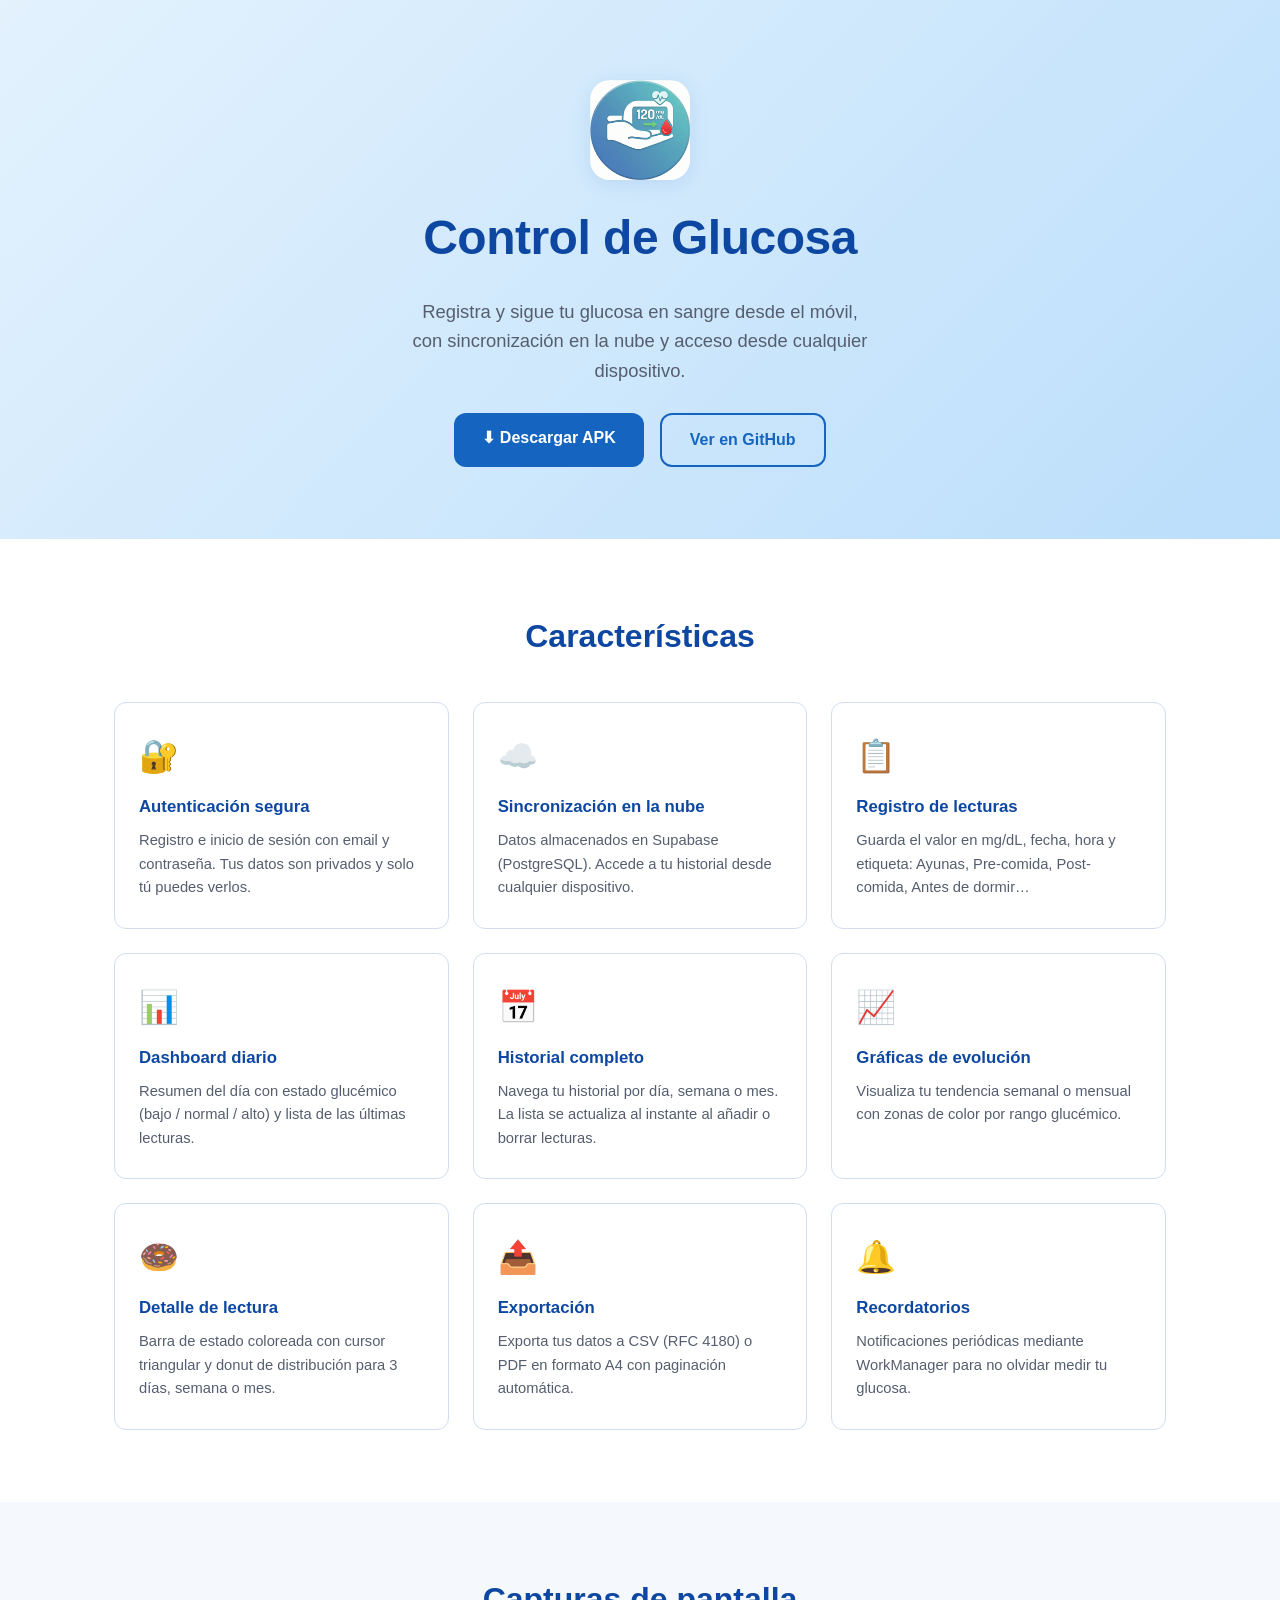
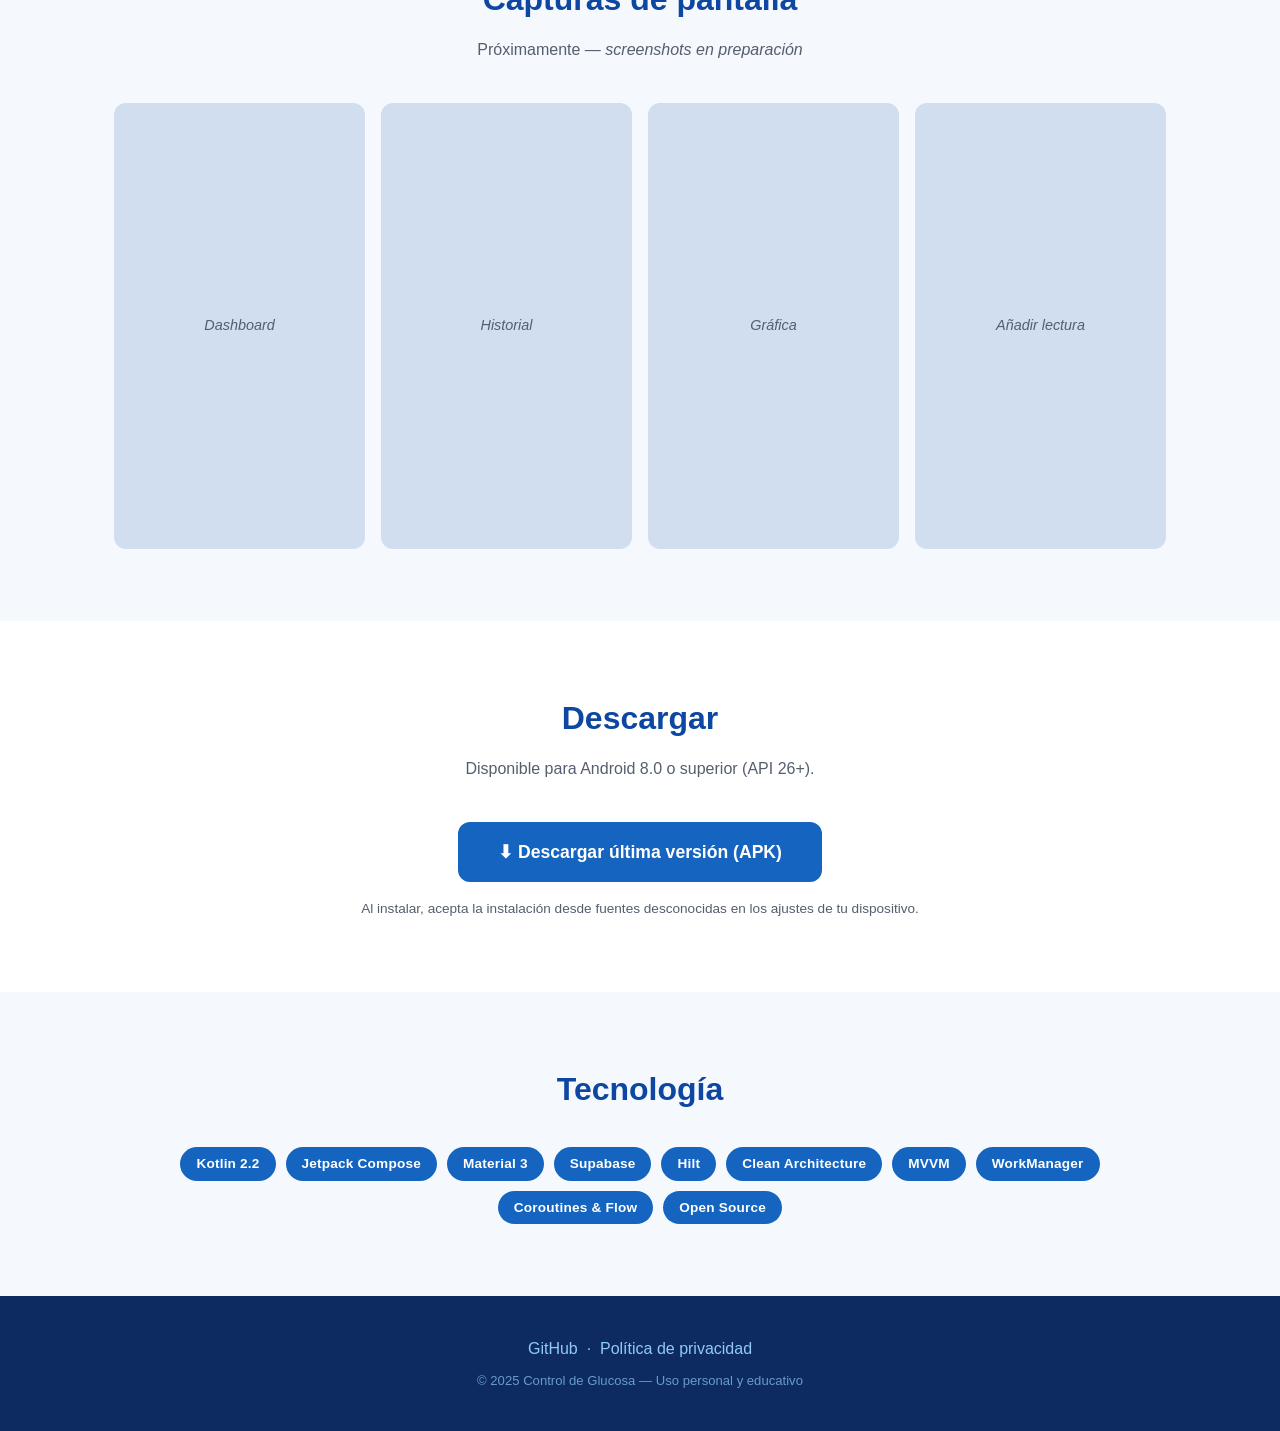
==== docs/index.html @ c0a1efae "feat: añadir GitHub Pages (landing page + política de privacidad) - docs/index.html: landing en espa" ====
<!DOCTYPE html>
<html lang="es">
<head>
  <meta charset="UTF-8" />
  <meta name="viewport" content="width=device-width, initial-scale=1.0" />
  <meta name="description" content="Control de Glucosa — app Android para registro y seguimiento de glucosa en sangre con sincronización en la nube." />
  <title>Control de Glucosa</title>
  <link rel="stylesheet" href="css/style.css" />
  <link rel="icon" type="image/png" href="img/logo.png" />
</head>
<body>

  <!-- ═══════════════════ HERO ═══════════════════ -->
  <header class="hero">
    <div class="container hero__inner">
      <img src="img/logo.png" alt="Icono de Control de Glucosa" class="hero__logo" />
      <h1 class="hero__title">Control de Glucosa</h1>
      <p class="hero__subtitle">
        Registra y sigue tu glucosa en sangre desde el móvil,<br />
        con sincronización en la nube y acceso desde cualquier dispositivo.
      </p>
      <div class="hero__actions">
        <a href="https://github.com/tonimed/glucocontrol/releases/latest" class="btn btn--primary" target="_blank" rel="noopener">
          ⬇ Descargar APK
        </a>
        <a href="https://github.com/tonimed/glucocontrol" class="btn btn--secondary" target="_blank" rel="noopener">
          Ver en GitHub
        </a>
      </div>
    </div>
  </header>

  <!-- ═══════════════════ CARACTERÍSTICAS ═══════════════════ -->
  <section class="section" id="caracteristicas">
    <div class="container">
      <h2 class="section__title">Características</h2>
      <div class="features">

        <div class="feature-card">
          <span class="feature-card__icon">🔐</span>
          <h3>Autenticación segura</h3>
          <p>Registro e inicio de sesión con email y contraseña. Tus datos son privados y solo tú puedes verlos.</p>
        </div>

        <div class="feature-card">
          <span class="feature-card__icon">☁️</span>
          <h3>Sincronización en la nube</h3>
          <p>Datos almacenados en Supabase (PostgreSQL). Accede a tu historial desde cualquier dispositivo.</p>
        </div>

        <div class="feature-card">
          <span class="feature-card__icon">📋</span>
          <h3>Registro de lecturas</h3>
          <p>Guarda el valor en mg/dL, fecha, hora y etiqueta: Ayunas, Pre-comida, Post-comida, Antes de dormir…</p>
        </div>

        <div class="feature-card">
          <span class="feature-card__icon">📊</span>
          <h3>Dashboard diario</h3>
          <p>Resumen del día con estado glucémico (bajo / normal / alto) y lista de las últimas lecturas.</p>
        </div>

        <div class="feature-card">
          <span class="feature-card__icon">📅</span>
          <h3>Historial completo</h3>
          <p>Navega tu historial por día, semana o mes. La lista se actualiza al instante al añadir o borrar lecturas.</p>
        </div>

        <div class="feature-card">
          <span class="feature-card__icon">📈</span>
          <h3>Gráficas de evolución</h3>
          <p>Visualiza tu tendencia semanal o mensual con zonas de color por rango glucémico.</p>
        </div>

        <div class="feature-card">
          <span class="feature-card__icon">🍩</span>
          <h3>Detalle de lectura</h3>
          <p>Barra de estado coloreada con cursor triangular y donut de distribución para 3 días, semana o mes.</p>
        </div>

        <div class="feature-card">
          <span class="feature-card__icon">📤</span>
          <h3>Exportación</h3>
          <p>Exporta tus datos a CSV (RFC 4180) o PDF en formato A4 con paginación automática.</p>
        </div>

        <div class="feature-card">
          <span class="feature-card__icon">🔔</span>
          <h3>Recordatorios</h3>
          <p>Notificaciones periódicas mediante WorkManager para no olvidar medir tu glucosa.</p>
        </div>

      </div>
    </div>
  </section>

  <!-- ═══════════════════ CAPTURAS ═══════════════════ -->
  <section class="section section--alt" id="capturas">
    <div class="container">
      <h2 class="section__title">Capturas de pantalla</h2>
      <p class="section__subtitle">Próximamente — <em>screenshots en preparación</em></p>
      <div class="screenshots">
        <div class="screenshot-placeholder">Dashboard</div>
        <div class="screenshot-placeholder">Historial</div>
        <div class="screenshot-placeholder">Gráfica</div>
        <div class="screenshot-placeholder">Añadir lectura</div>
      </div>
    </div>
  </section>

  <!-- ═══════════════════ DESCARGA ═══════════════════ -->
  <section class="section" id="descarga">
    <div class="container text-center">
      <h2 class="section__title">Descargar</h2>
      <p class="section__subtitle">
        Disponible para Android 8.0 o superior (API 26+).
      </p>
      <a href="https://github.com/tonimed/glucocontrol/releases/latest" class="btn btn--primary btn--large" target="_blank" rel="noopener">
        ⬇ Descargar última versión (APK)
      </a>
      <p class="download-note">
        Al instalar, acepta la instalación desde fuentes desconocidas en los ajustes de tu dispositivo.
      </p>
    </div>
  </section>

  <!-- ═══════════════════ TECNOLOGÍA ═══════════════════ -->
  <section class="section section--alt" id="tecnologia">
    <div class="container">
      <h2 class="section__title">Tecnología</h2>
      <div class="badges">
        <span class="badge">Kotlin 2.2</span>
        <span class="badge">Jetpack Compose</span>
        <span class="badge">Material 3</span>
        <span class="badge">Supabase</span>
        <span class="badge">Hilt</span>
        <span class="badge">Clean Architecture</span>
        <span class="badge">MVVM</span>
        <span class="badge">WorkManager</span>
        <span class="badge">Coroutines &amp; Flow</span>
        <span class="badge">Open Source</span>
      </div>
    </div>
  </section>

  <!-- ═══════════════════ FOOTER ═══════════════════ -->
  <footer class="footer">
    <div class="container footer__inner">
      <p>
        <a href="https://github.com/tonimed/glucocontrol" target="_blank" rel="noopener">GitHub</a>
        &nbsp;·&nbsp;
        <a href="privacy.html">Política de privacidad</a>
      </p>
      <p class="footer__copy">© 2025 Control de Glucosa — Uso personal y educativo</p>
    </div>
  </footer>

</body>
</html>
---- docs/css/style.css ----
/* ============================================================
   Control de Glucosa — GitHub Pages stylesheet
   Sistema de diseño: variables CSS, colores azul-salud,
   fuentes del sistema, sin dependencias externas.
   ============================================================ */

/* ── Variables ─────────────────────────────────────────── */
:root {
  --color-primary:     #1565C0;
  --color-primary-dk:  #0D47A1;
  --color-primary-lt:  #E3F2FD;
  --color-accent:      #0288D1;
  --color-text:        #1A1A2E;
  --color-muted:       #555E6E;
  --color-bg:          #FFFFFF;
  --color-alt-bg:      #F5F8FD;
  --color-border:      #D0DEF0;
  --color-footer-bg:   #0D2B5E;

  --radius:   12px;
  --shadow:   0 4px 20px rgba(21, 101, 192, 0.12);
  --max-w:    1100px;
  --font:     -apple-system, BlinkMacSystemFont, "Segoe UI", Roboto, Helvetica, Arial, sans-serif;
}

/* ── Reset mínimo ───────────────────────────────────────── */
*, *::before, *::after { box-sizing: border-box; margin: 0; padding: 0; }
html { scroll-behavior: smooth; }
body {
  font-family: var(--font);
  color: var(--color-text);
  background: var(--color-bg);
  line-height: 1.6;
}
img { max-width: 100%; display: block; }
a { color: var(--color-primary); text-decoration: none; }
a:hover { text-decoration: underline; }

/* ── Contenedor ─────────────────────────────────────────── */
.container {
  max-width: var(--max-w);
  margin: 0 auto;
  padding: 0 24px;
}

/* ── Botones ─────────────────────────────────────────────── */
.btn {
  display: inline-block;
  padding: 12px 28px;
  border-radius: var(--radius);
  font-size: 1rem;
  font-weight: 600;
  cursor: pointer;
  transition: transform 0.15s, box-shadow 0.15s;
  text-decoration: none;
}
.btn:hover { transform: translateY(-2px); box-shadow: var(--shadow); text-decoration: none; }

.btn--primary {
  background: var(--color-primary);
  color: #fff;
}
.btn--primary:hover { background: var(--color-primary-dk); }

.btn--secondary {
  background: transparent;
  color: var(--color-primary);
  border: 2px solid var(--color-primary);
}
.btn--secondary:hover { background: var(--color-primary-lt); }

.btn--large { padding: 16px 40px; font-size: 1.1rem; }

/* ── Hero ────────────────────────────────────────────────── */
.hero {
  background: linear-gradient(135deg, var(--color-primary-lt) 0%, #BBDEFB 100%);
  padding: 80px 0 72px;
  text-align: center;
}
.hero__inner { display: flex; flex-direction: column; align-items: center; gap: 20px; }

.hero__logo {
  width: 100px;
  height: 100px;
  border-radius: 20px;
  box-shadow: var(--shadow);
}

.hero__title {
  font-size: clamp(2rem, 5vw, 3rem);
  font-weight: 800;
  color: var(--color-primary-dk);
  letter-spacing: -0.5px;
}

.hero__subtitle {
  font-size: 1.15rem;
  color: var(--color-muted);
  max-width: 520px;
}

.hero__actions { display: flex; gap: 16px; flex-wrap: wrap; justify-content: center; margin-top: 8px; }

/* ── Secciones generales ─────────────────────────────────── */
.section { padding: 72px 0; }
.section--alt { background: var(--color-alt-bg); }

.section__title {
  font-size: clamp(1.5rem, 3vw, 2rem);
  font-weight: 700;
  color: var(--color-primary-dk);
  text-align: center;
  margin-bottom: 12px;
}

.section__subtitle {
  text-align: center;
  color: var(--color-muted);
  margin-bottom: 40px;
}

.text-center { text-align: center; }

/* ── Tarjetas de características ─────────────────────────── */
.features {
  display: grid;
  grid-template-columns: repeat(auto-fill, minmax(280px, 1fr));
  gap: 24px;
  margin-top: 40px;
}

.feature-card {
  background: var(--color-bg);
  border: 1px solid var(--color-border);
  border-radius: var(--radius);
  padding: 28px 24px;
  transition: box-shadow 0.2s, transform 0.2s;
}
.feature-card:hover { box-shadow: var(--shadow); transform: translateY(-3px); }

.feature-card__icon { font-size: 2rem; display: block; margin-bottom: 12px; }
.feature-card h3 { font-size: 1.05rem; font-weight: 700; margin-bottom: 8px; color: var(--color-primary-dk); }
.feature-card p { font-size: 0.92rem; color: var(--color-muted); }

/* ── Galería de capturas (placeholders) ──────────────────── */
.screenshots {
  display: grid;
  grid-template-columns: repeat(auto-fill, minmax(200px, 1fr));
  gap: 16px;
  margin-top: 32px;
}

.screenshot-placeholder {
  aspect-ratio: 9 / 16;
  background: var(--color-border);
  border-radius: var(--radius);
  display: flex;
  align-items: center;
  justify-content: center;
  color: var(--color-muted);
  font-size: 0.9rem;
  font-style: italic;
}

/* Para imágenes reales de screenshot cuando se añadan */
.screenshots img {
  width: 100%;
  aspect-ratio: 9 / 16;
  object-fit: cover;
  border-radius: var(--radius);
  box-shadow: var(--shadow);
}

/* ── Descarga ─────────────────────────────────────────────── */
.download-note {
  margin-top: 16px;
  font-size: 0.85rem;
  color: var(--color-muted);
}

/* ── Badges de tecnología ─────────────────────────────────── */
.badges {
  display: flex;
  flex-wrap: wrap;
  gap: 10px;
  justify-content: center;
  margin-top: 32px;
}

.badge {
  background: var(--color-primary);
  color: #fff;
  padding: 6px 16px;
  border-radius: 999px;
  font-size: 0.85rem;
  font-weight: 600;
  letter-spacing: 0.2px;
}

/* ── Footer ───────────────────────────────────────────────── */
.footer {
  background: var(--color-footer-bg);
  color: #90CAF9;
  padding: 40px 0;
  text-align: center;
}
.footer__inner { display: flex; flex-direction: column; gap: 8px; align-items: center; }
.footer a { color: #90CAF9; }
.footer a:hover { color: #fff; }
.footer__copy { font-size: 0.82rem; opacity: 0.7; }

/* ── Responsive ───────────────────────────────────────────── */
@media (max-width: 600px) {
  .hero { padding: 56px 0 48px; }
  .section { padding: 48px 0; }
  .hero__actions { flex-direction: column; align-items: center; }
  .btn { width: 100%; max-width: 320px; text-align: center; }
}
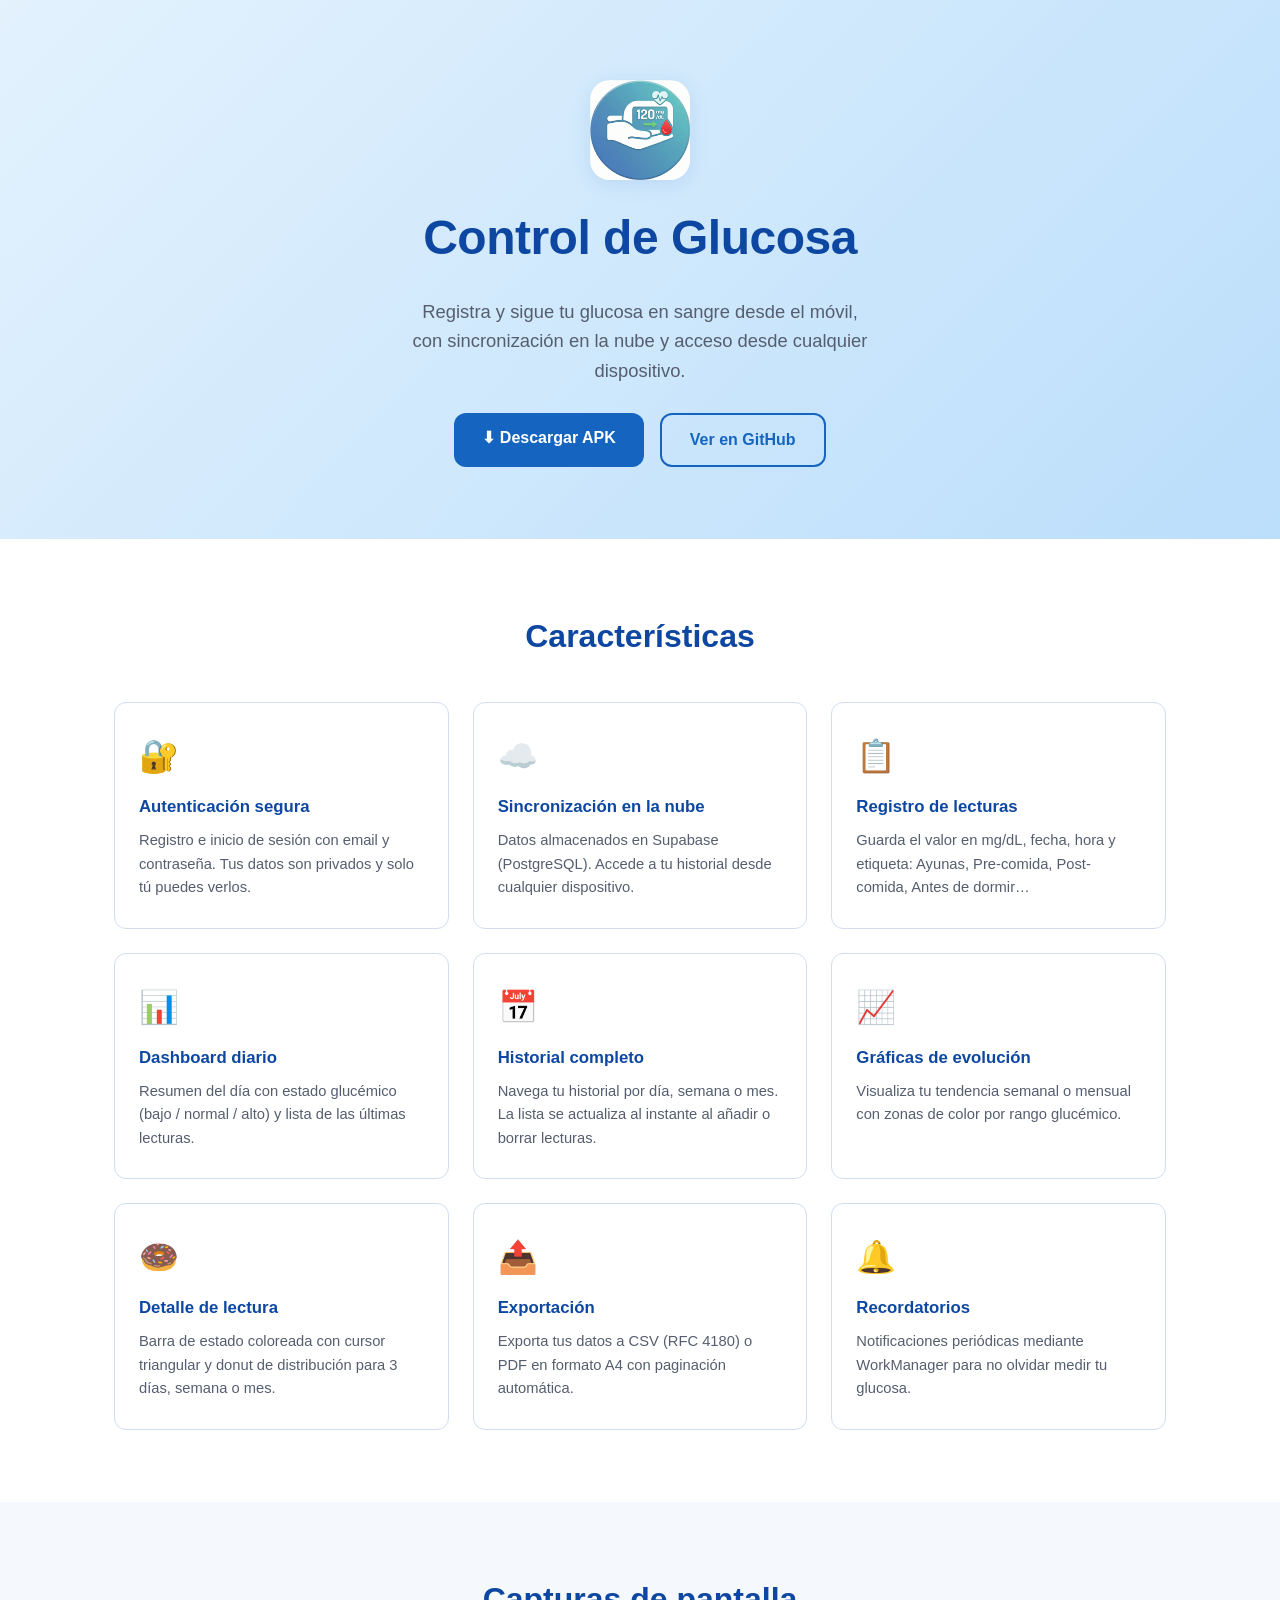
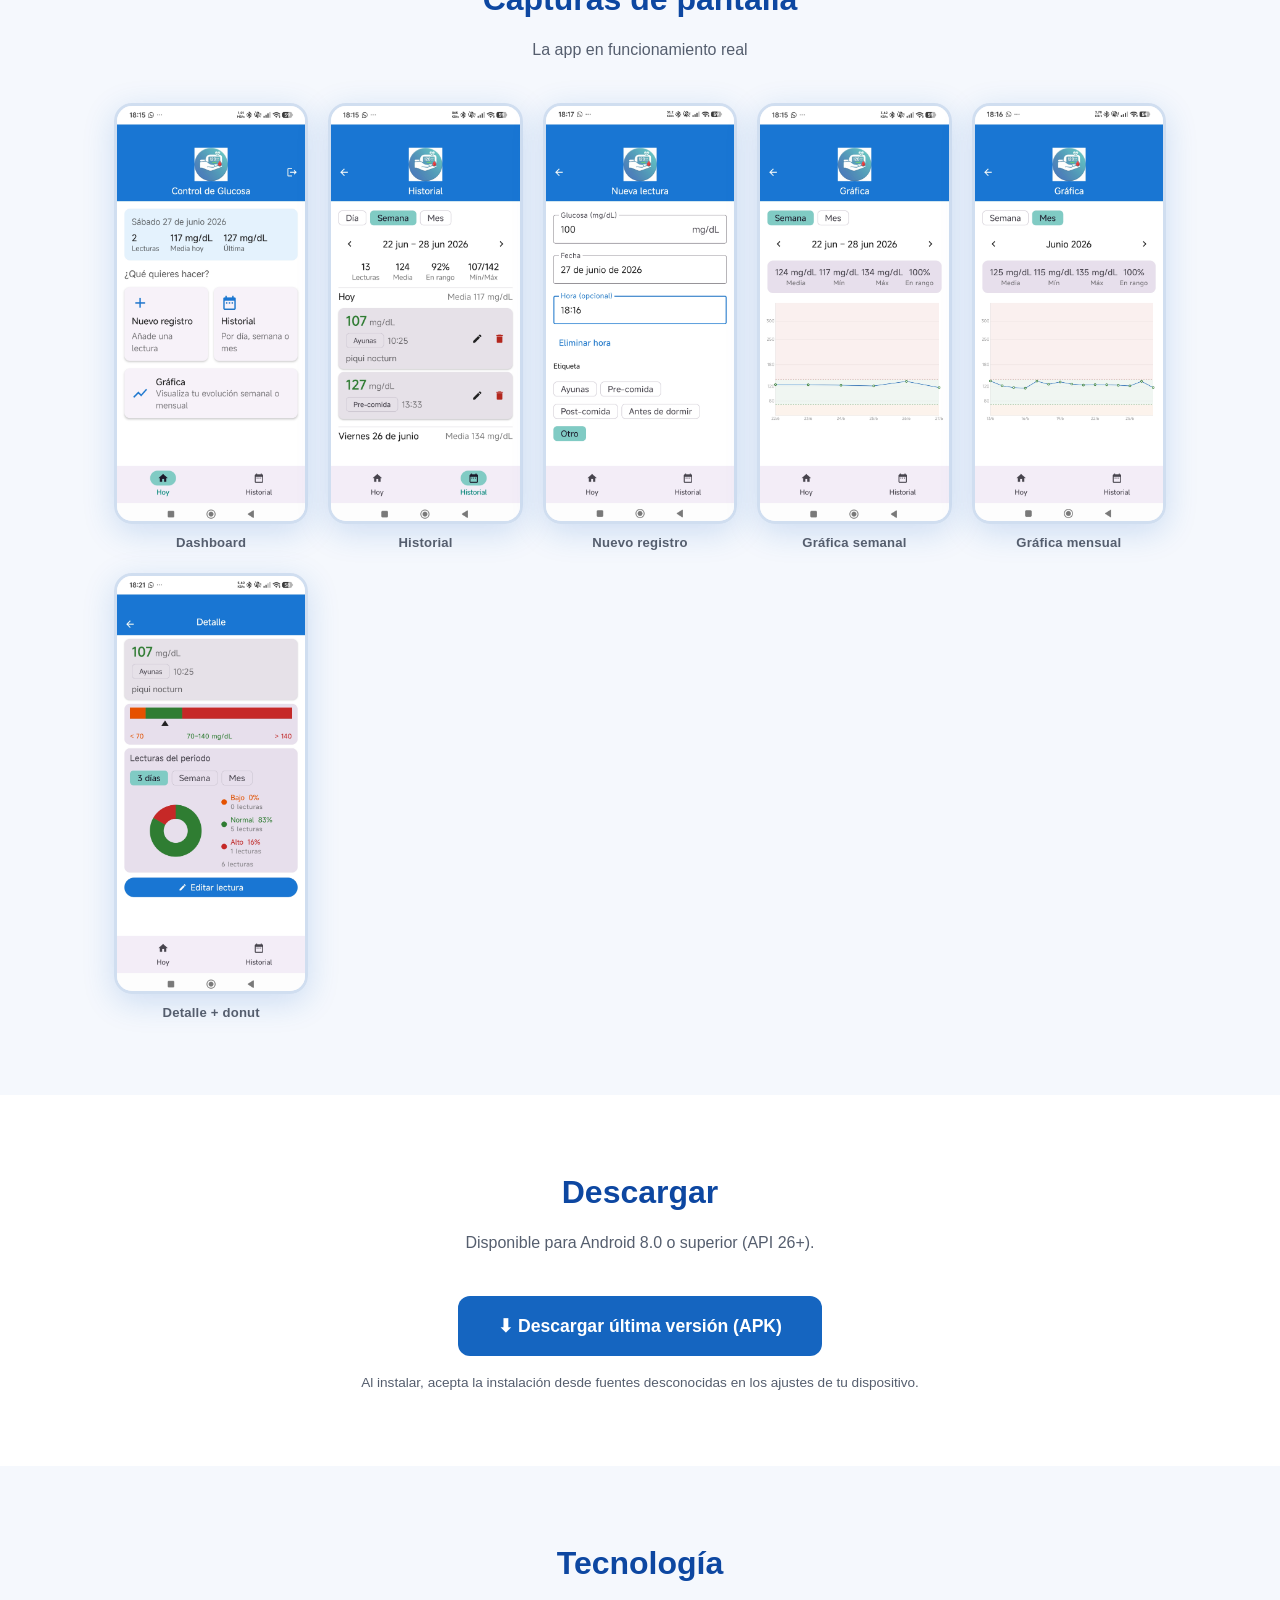
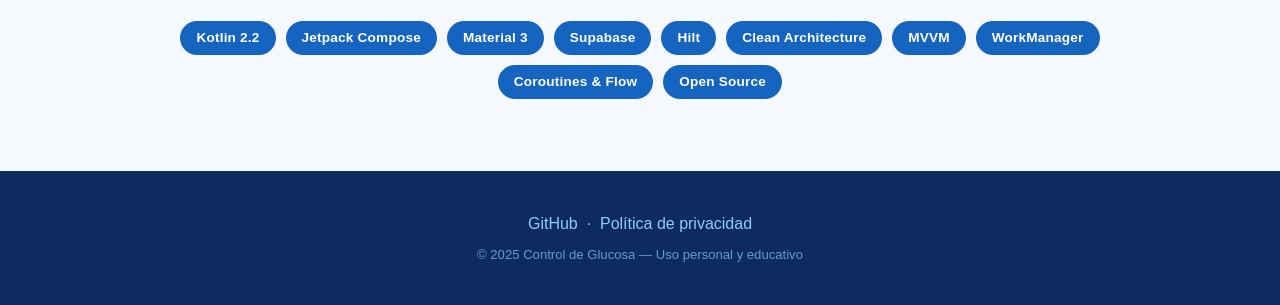
==== commit c7c3344a: "feat: añadir capturas de pantalla reales al proyecto - docs/img/screenshots/: 7 capturas del disposi" ====
--- a/docs/index.html
+++ b/docs/index.html
@@ -98,12 +98,32 @@
   <section class="section section--alt" id="capturas">
     <div class="container">
       <h2 class="section__title">Capturas de pantalla</h2>
-      <p class="section__subtitle">Próximamente — <em>screenshots en preparación</em></p>
+      <p class="section__subtitle">La app en funcionamiento real</p>
       <div class="screenshots">
-        <div class="screenshot-placeholder">Dashboard</div>
-        <div class="screenshot-placeholder">Historial</div>
-        <div class="screenshot-placeholder">Gráfica</div>
-        <div class="screenshot-placeholder">Añadir lectura</div>
+        <figure class="screenshot-item">
+          <img src="img/screenshots/screenshot_dashboard.jpg" alt="Dashboard diario con resumen de lecturas" loading="lazy" />
+          <figcaption>Dashboard</figcaption>
+        </figure>
+        <figure class="screenshot-item">
+          <img src="img/screenshots/screenshot_historial.jpg" alt="Historial semanal de lecturas" loading="lazy" />
+          <figcaption>Historial</figcaption>
+        </figure>
+        <figure class="screenshot-item">
+          <img src="img/screenshots/screenshot_nueva_lectura.jpg" alt="Formulario de nueva lectura" loading="lazy" />
+          <figcaption>Nuevo registro</figcaption>
+        </figure>
+        <figure class="screenshot-item">
+          <img src="img/screenshots/screenshot_grafica_semana.jpg" alt="Gráfica de evolución semanal" loading="lazy" />
+          <figcaption>Gráfica semanal</figcaption>
+        </figure>
+        <figure class="screenshot-item">
+          <img src="img/screenshots/screenshot_grafica_mes.jpg" alt="Gráfica de evolución mensual" loading="lazy" />
+          <figcaption>Gráfica mensual</figcaption>
+        </figure>
+        <figure class="screenshot-item">
+          <img src="img/screenshots/screenshot_detalle.jpg" alt="Detalle de lectura con donut de distribución" loading="lazy" />
+          <figcaption>Detalle + donut</figcaption>
+        </figure>
       </div>
     </div>
   </section>
--- a/docs/css/style.css
+++ b/docs/css/style.css
@@ -142,33 +142,43 @@
 .feature-card h3 { font-size: 1.05rem; font-weight: 700; margin-bottom: 8px; color: var(--color-primary-dk); }
 .feature-card p { font-size: 0.92rem; color: var(--color-muted); }
 
-/* ── Galería de capturas (placeholders) ──────────────────── */
+/* ── Galería de capturas ──────────────────────────────────── */
 .screenshots {
   display: grid;
-  grid-template-columns: repeat(auto-fill, minmax(200px, 1fr));
-  gap: 16px;
+  grid-template-columns: repeat(auto-fill, minmax(160px, 1fr));
+  gap: 20px;
   margin-top: 32px;
 }
 
-.screenshot-placeholder {
-  aspect-ratio: 9 / 16;
-  background: var(--color-border);
-  border-radius: var(--radius);
+.screenshot-item {
   display: flex;
+  flex-direction: column;
   align-items: center;
-  justify-content: center;
-  color: var(--color-muted);
-  font-size: 0.9rem;
-  font-style: italic;
-}
-
-/* Para imágenes reales de screenshot cuando se añadan */
-.screenshots img {
+  gap: 8px;
+}
+
+.screenshot-item img {
   width: 100%;
-  aspect-ratio: 9 / 16;
+  aspect-ratio: 9 / 19.5;
   object-fit: cover;
-  border-radius: var(--radius);
-  box-shadow: var(--shadow);
+  object-position: top;
+  border-radius: 18px;
+  box-shadow: 0 8px 32px rgba(21, 101, 192, 0.18);
+  border: 3px solid var(--color-border);
+  transition: transform 0.2s, box-shadow 0.2s;
+}
+
+.screenshot-item img:hover {
+  transform: translateY(-4px) scale(1.02);
+  box-shadow: 0 16px 40px rgba(21, 101, 192, 0.25);
+}
+
+.screenshot-item figcaption {
+  font-size: 0.82rem;
+  font-weight: 600;
+  color: var(--color-muted);
+  text-align: center;
+  letter-spacing: 0.2px;
 }
 
 /* ── Descarga ─────────────────────────────────────────────── */
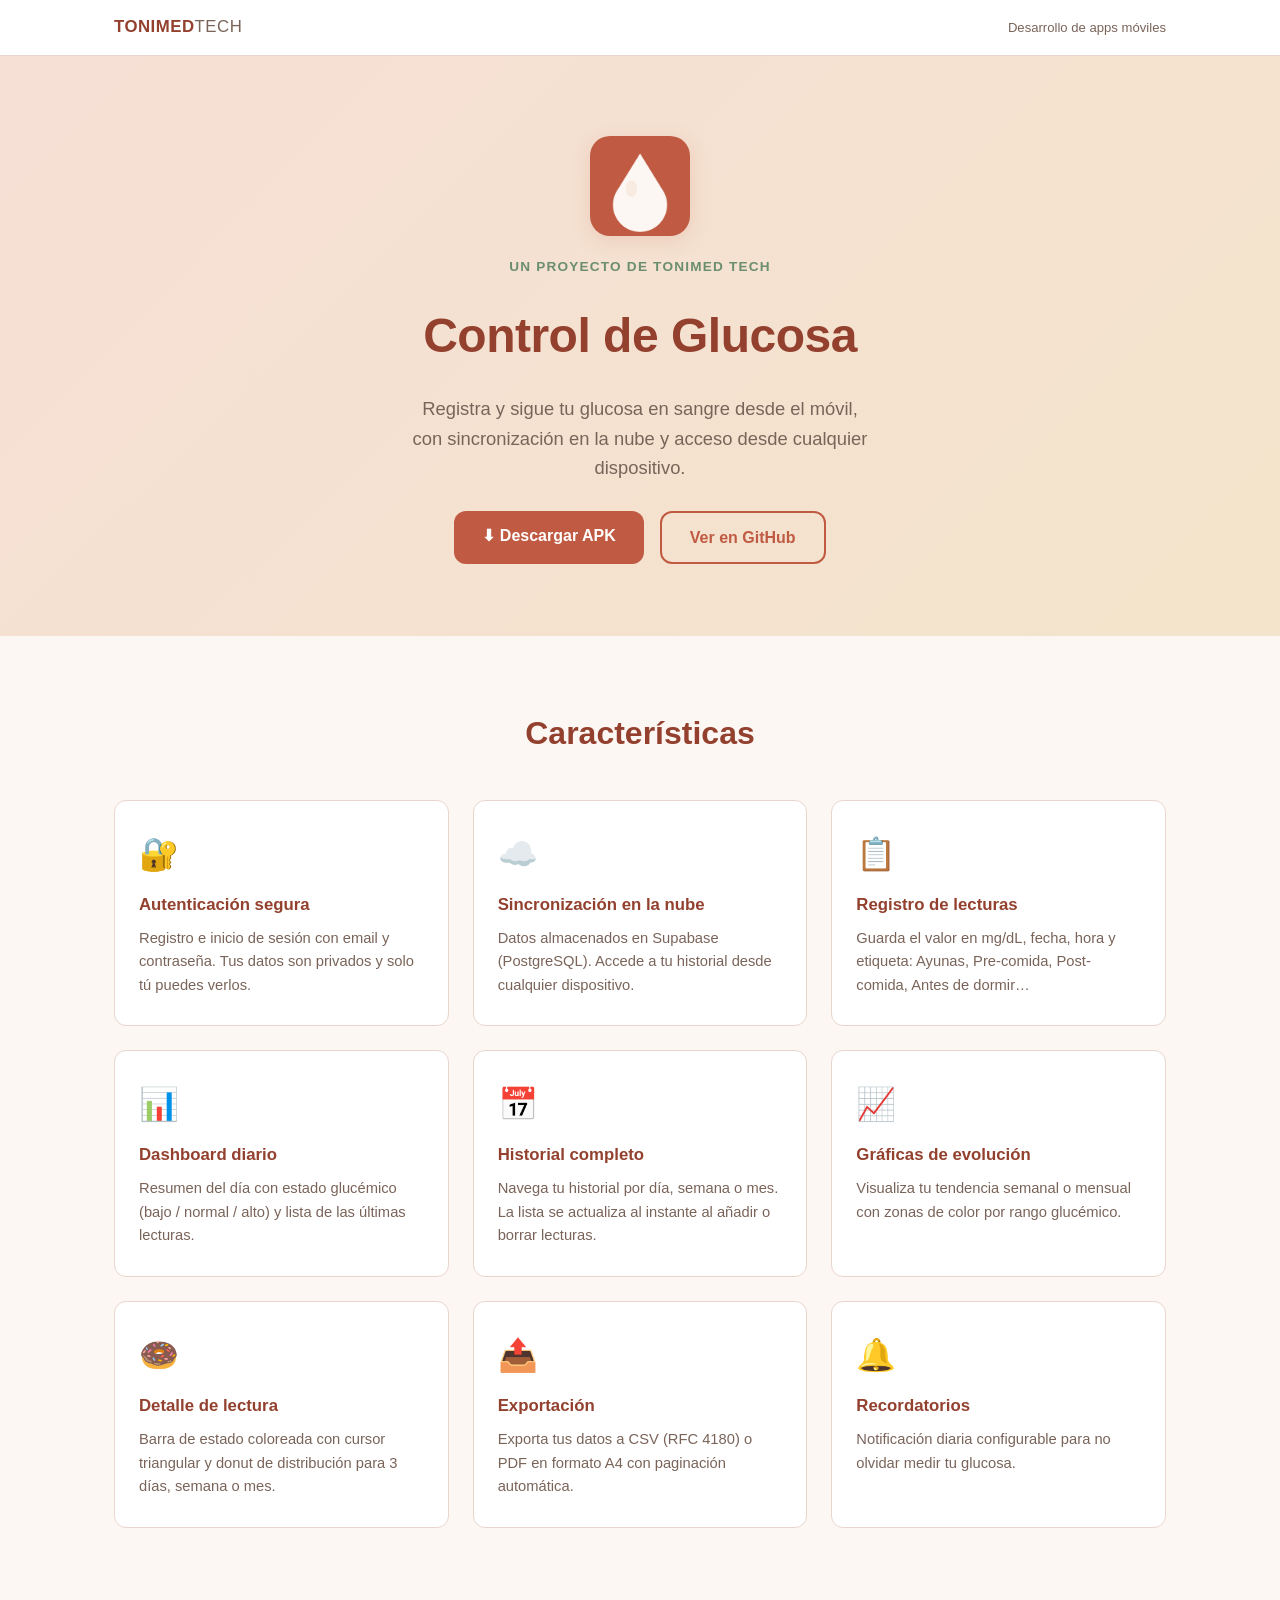
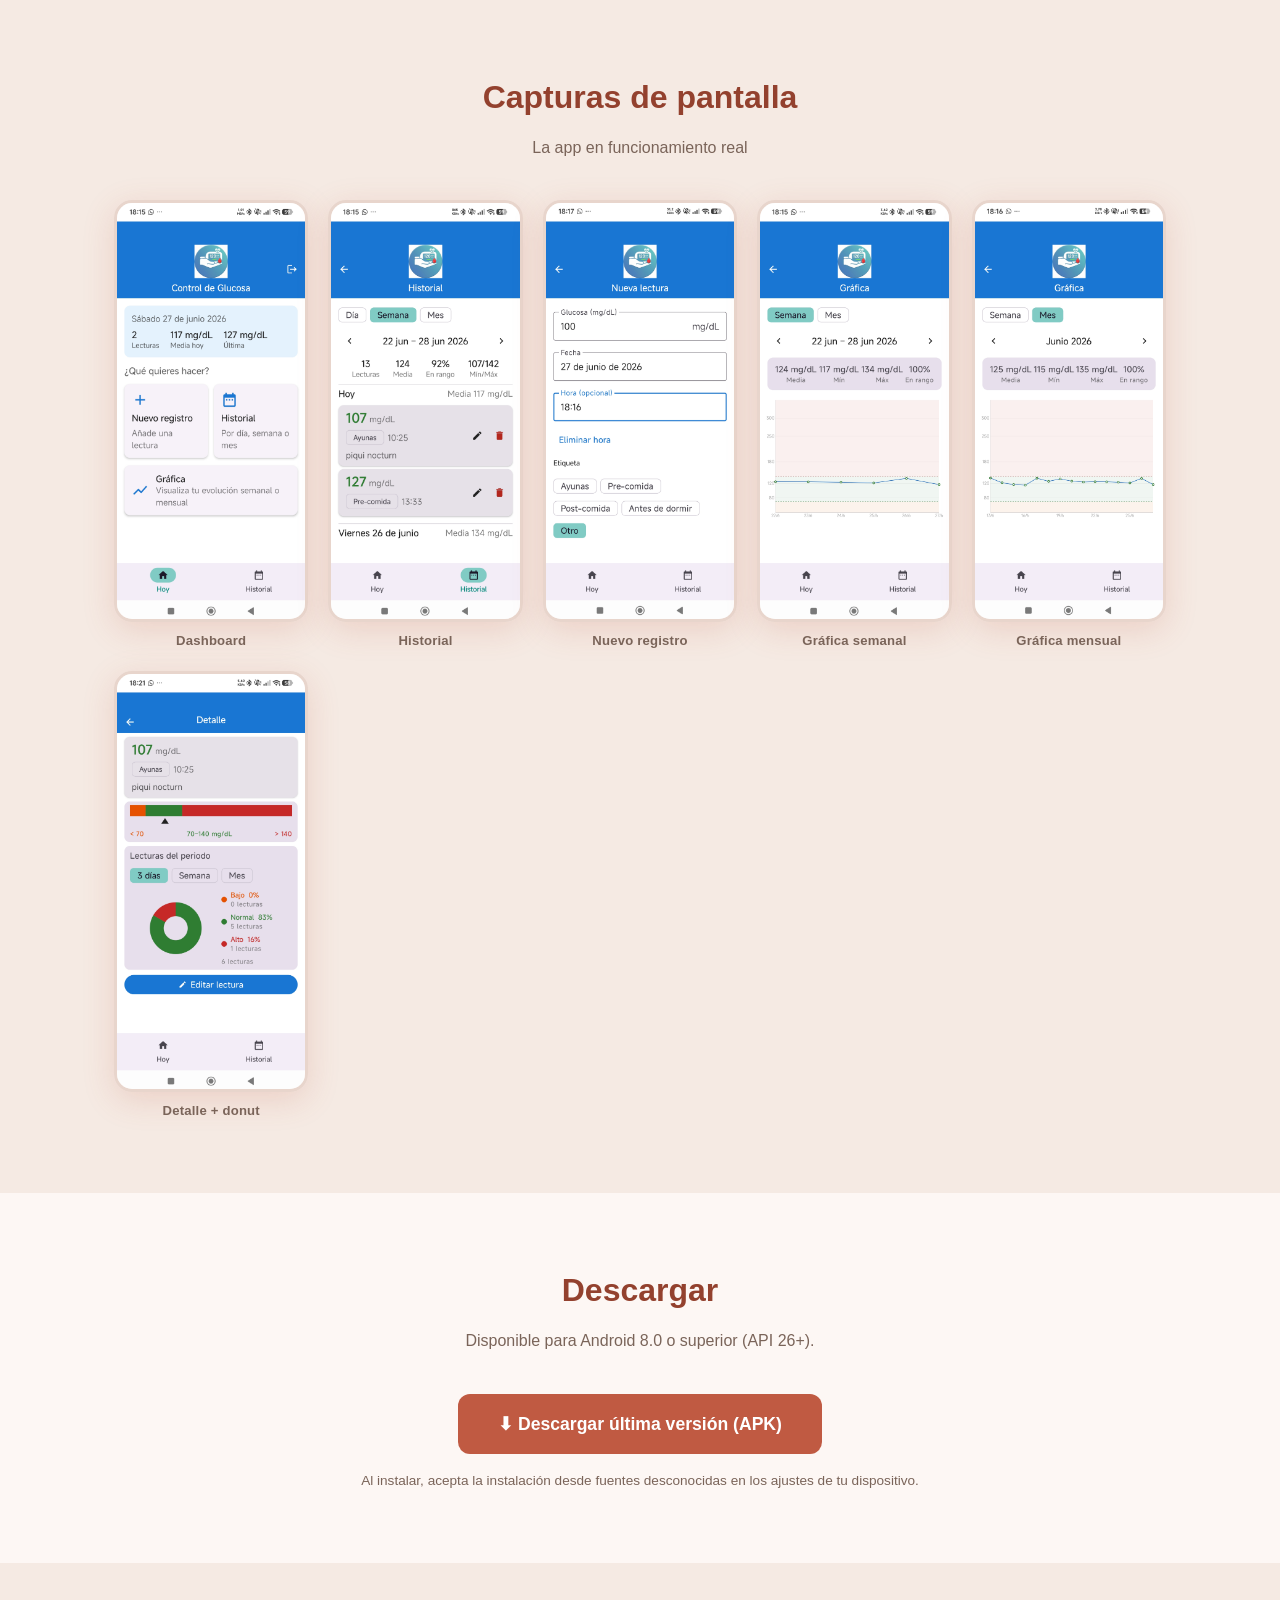
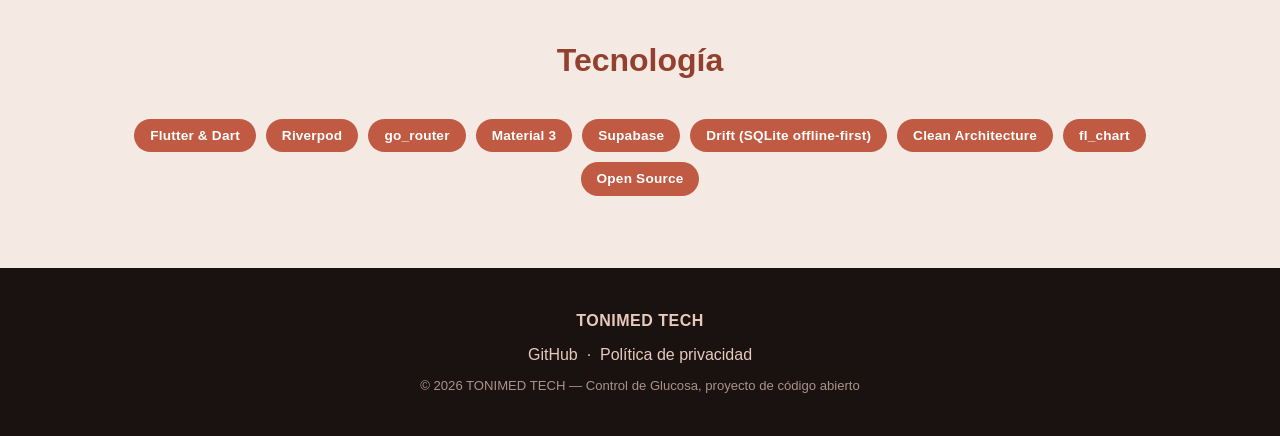
==== commit df1c290b: "feat: fixes de fecha, notificaciones y web TONIMED TECH - Corrige fecha de lectura desplazada un día" ====
--- a/docs/index.html
+++ b/docs/index.html
@@ -3,17 +3,26 @@
 <head>
   <meta charset="UTF-8" />
   <meta name="viewport" content="width=device-width, initial-scale=1.0" />
-  <meta name="description" content="Control de Glucosa — app Android para registro y seguimiento de glucosa en sangre con sincronización en la nube." />
-  <title>Control de Glucosa</title>
+  <meta name="description" content="TONIMED TECH — Control de Glucosa, app Android para registro y seguimiento de glucosa en sangre con sincronización en la nube." />
+  <title>TONIMED TECH — Control de Glucosa</title>
   <link rel="stylesheet" href="css/style.css" />
   <link rel="icon" type="image/png" href="img/logo.png" />
 </head>
 <body>
 
+  <!-- ═══════════════════ BRANDBAR ═══════════════════ -->
+  <nav class="brandbar">
+    <div class="container brandbar__inner">
+      <a href="index.html" class="brandbar__logo">TONIMED<span>TECH</span></a>
+      <span class="brandbar__tagline">Desarrollo de apps móviles</span>
+    </div>
+  </nav>
+
   <!-- ═══════════════════ HERO ═══════════════════ -->
   <header class="hero">
     <div class="container hero__inner">
       <img src="img/logo.png" alt="Icono de Control de Glucosa" class="hero__logo" />
+      <p class="hero__eyebrow">Un proyecto de TONIMED TECH</p>
       <h1 class="hero__title">Control de Glucosa</h1>
       <p class="hero__subtitle">
         Registra y sigue tu glucosa en sangre desde el móvil,<br />
@@ -87,7 +96,7 @@
         <div class="feature-card">
           <span class="feature-card__icon">🔔</span>
           <h3>Recordatorios</h3>
-          <p>Notificaciones periódicas mediante WorkManager para no olvidar medir tu glucosa.</p>
+          <p>Notificación diaria configurable para no olvidar medir tu glucosa.</p>
         </div>
 
       </div>
@@ -149,15 +158,14 @@
     <div class="container">
       <h2 class="section__title">Tecnología</h2>
       <div class="badges">
-        <span class="badge">Kotlin 2.2</span>
-        <span class="badge">Jetpack Compose</span>
+        <span class="badge">Flutter &amp; Dart</span>
+        <span class="badge">Riverpod</span>
+        <span class="badge">go_router</span>
         <span class="badge">Material 3</span>
         <span class="badge">Supabase</span>
-        <span class="badge">Hilt</span>
+        <span class="badge">Drift (SQLite offline-first)</span>
         <span class="badge">Clean Architecture</span>
-        <span class="badge">MVVM</span>
-        <span class="badge">WorkManager</span>
-        <span class="badge">Coroutines &amp; Flow</span>
+        <span class="badge">fl_chart</span>
         <span class="badge">Open Source</span>
       </div>
     </div>
@@ -166,12 +174,13 @@
   <!-- ═══════════════════ FOOTER ═══════════════════ -->
   <footer class="footer">
     <div class="container footer__inner">
+      <p style="font-weight:700; letter-spacing:0.5px;">TONIMED TECH</p>
       <p>
         <a href="https://github.com/tonimed/glucocontrol" target="_blank" rel="noopener">GitHub</a>
         &nbsp;·&nbsp;
         <a href="privacy.html">Política de privacidad</a>
       </p>
-      <p class="footer__copy">© 2025 Control de Glucosa — Uso personal y educativo</p>
+      <p class="footer__copy">© 2026 TONIMED TECH — Control de Glucosa, proyecto de código abierto</p>
     </div>
   </footer>
 
--- a/docs/css/style.css
+++ b/docs/css/style.css
@@ -1,24 +1,26 @@
 /* ============================================================
-   Control de Glucosa — GitHub Pages stylesheet
-   Sistema de diseño: variables CSS, colores azul-salud,
-   fuentes del sistema, sin dependencias externas.
+   TONIMED TECH — GitHub Pages stylesheet
+   Sistema de diseño: variables CSS, paleta cálida terracota
+   (compartida con la app GlucoControl), fuentes del sistema,
+   sin dependencias externas.
    ============================================================ */
 
 /* ── Variables ─────────────────────────────────────────── */
 :root {
-  --color-primary:     #1565C0;
-  --color-primary-dk:  #0D47A1;
-  --color-primary-lt:  #E3F2FD;
-  --color-accent:      #0288D1;
-  --color-text:        #1A1A2E;
-  --color-muted:       #555E6E;
-  --color-bg:          #FFFFFF;
-  --color-alt-bg:      #F5F8FD;
-  --color-border:      #D0DEF0;
-  --color-footer-bg:   #0D2B5E;
+  --color-primary:     #C05A42;
+  --color-primary-dk:  #93412E;
+  --color-primary-lt:  #F6DFD5;
+  --color-accent:      #6B8E6E;
+  --color-text:        #2B1B15;
+  --color-muted:       #7A6459;
+  --color-bg:          #FDF7F4;
+  --color-surface:     #FFFFFF;
+  --color-alt-bg:      #F5EAE3;
+  --color-border:      #E8D5CC;
+  --color-footer-bg:   #1A1210;
 
   --radius:   12px;
-  --shadow:   0 4px 20px rgba(21, 101, 192, 0.12);
+  --shadow:   0 4px 20px rgba(192, 90, 66, 0.16);
   --max-w:    1100px;
   --font:     -apple-system, BlinkMacSystemFont, "Segoe UI", Roboto, Helvetica, Arial, sans-serif;
 }
@@ -73,7 +75,7 @@
 
 /* ── Hero ────────────────────────────────────────────────── */
 .hero {
-  background: linear-gradient(135deg, var(--color-primary-lt) 0%, #BBDEFB 100%);
+  background: linear-gradient(135deg, var(--color-primary-lt) 0%, #F3E4CB 100%);
   padding: 80px 0 72px;
   text-align: center;
 }
@@ -130,7 +132,7 @@
 }
 
 .feature-card {
-  background: var(--color-bg);
+  background: var(--color-surface);
   border: 1px solid var(--color-border);
   border-radius: var(--radius);
   padding: 28px 24px;
@@ -163,14 +165,14 @@
   object-fit: cover;
   object-position: top;
   border-radius: 18px;
-  box-shadow: 0 8px 32px rgba(21, 101, 192, 0.18);
+  box-shadow: 0 8px 32px rgba(192, 90, 66, 0.18);
   border: 3px solid var(--color-border);
   transition: transform 0.2s, box-shadow 0.2s;
 }
 
 .screenshot-item img:hover {
   transform: translateY(-4px) scale(1.02);
-  box-shadow: 0 16px 40px rgba(21, 101, 192, 0.25);
+  box-shadow: 0 16px 40px rgba(192, 90, 66, 0.25);
 }
 
 .screenshot-item figcaption {
@@ -210,14 +212,51 @@
 /* ── Footer ───────────────────────────────────────────────── */
 .footer {
   background: var(--color-footer-bg);
-  color: #90CAF9;
+  color: #E8C9BC;
   padding: 40px 0;
   text-align: center;
 }
 .footer__inner { display: flex; flex-direction: column; gap: 8px; align-items: center; }
-.footer a { color: #90CAF9; }
+.footer a { color: #E8C9BC; }
 .footer a:hover { color: #fff; }
 .footer__copy { font-size: 0.82rem; opacity: 0.7; }
+
+/* ── Brandbar (identidad TONIMED TECH) ────────────────────── */
+.brandbar {
+  background: var(--color-surface);
+  border-bottom: 1px solid var(--color-border);
+}
+.brandbar__inner {
+  display: flex;
+  align-items: center;
+  justify-content: space-between;
+  padding-top: 14px;
+  padding-bottom: 14px;
+}
+.brandbar__logo {
+  font-size: 1.05rem;
+  font-weight: 800;
+  letter-spacing: 0.5px;
+  color: var(--color-primary-dk);
+}
+.brandbar__logo:hover { text-decoration: none; }
+.brandbar__logo span { font-weight: 400; color: var(--color-muted); }
+.brandbar__tagline {
+  font-size: 0.82rem;
+  color: var(--color-muted);
+  display: none;
+}
+@media (min-width: 560px) {
+  .brandbar__tagline { display: inline; }
+}
+
+.hero__eyebrow {
+  font-size: 0.85rem;
+  font-weight: 700;
+  letter-spacing: 1.2px;
+  text-transform: uppercase;
+  color: var(--color-accent);
+}
 
 /* ── Responsive ───────────────────────────────────────────── */
 @media (max-width: 600px) {
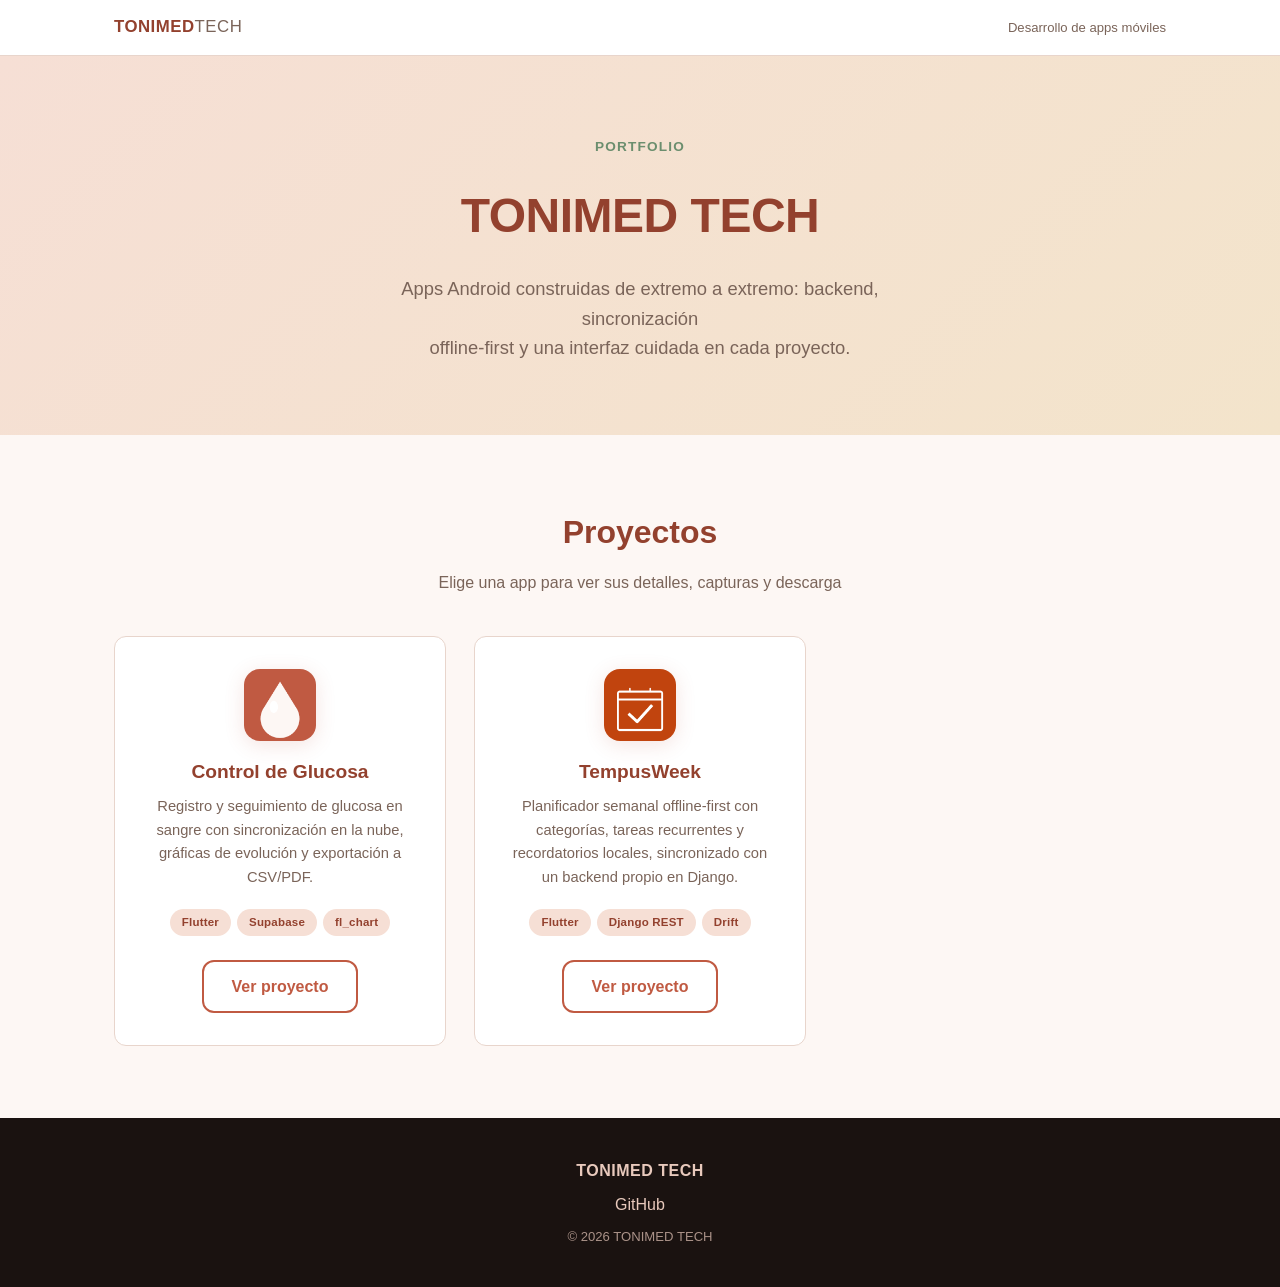
==== commit 6039e156: "Restructure GitHub Pages into a multi-project portfolio Move the existing Control de Glucosa site in" ====
--- a/docs/index.html
+++ b/docs/index.html
@@ -3,10 +3,10 @@
 <head>
   <meta charset="UTF-8" />
   <meta name="viewport" content="width=device-width, initial-scale=1.0" />
-  <meta name="description" content="TONIMED TECH — Control de Glucosa, app Android para registro y seguimiento de glucosa en sangre con sincronización en la nube." />
-  <title>TONIMED TECH — Control de Glucosa</title>
+  <meta name="description" content="TONIMED TECH — portfolio de apps Android: Control de Glucosa y TempusWeek." />
+  <title>TONIMED TECH — Portfolio</title>
   <link rel="stylesheet" href="css/style.css" />
-  <link rel="icon" type="image/png" href="img/logo.png" />
+  <link rel="icon" type="image/png" href="glucocontrol/img/logo.png" />
 </head>
 <body>
 
@@ -21,152 +21,52 @@
   <!-- ═══════════════════ HERO ═══════════════════ -->
   <header class="hero">
     <div class="container hero__inner">
-      <img src="img/logo.png" alt="Icono de Control de Glucosa" class="hero__logo" />
-      <p class="hero__eyebrow">Un proyecto de TONIMED TECH</p>
-      <h1 class="hero__title">Control de Glucosa</h1>
+      <p class="hero__eyebrow">Portfolio</p>
+      <h1 class="hero__title">TONIMED TECH</h1>
       <p class="hero__subtitle">
-        Registra y sigue tu glucosa en sangre desde el móvil,<br />
-        con sincronización en la nube y acceso desde cualquier dispositivo.
+        Apps Android construidas de extremo a extremo: backend, sincronización<br />
+        offline-first y una interfaz cuidada en cada proyecto.
       </p>
-      <div class="hero__actions">
-        <a href="https://github.com/tonimed/glucocontrol/releases/latest" class="btn btn--primary" target="_blank" rel="noopener">
-          ⬇ Descargar APK
-        </a>
-        <a href="https://github.com/tonimed/glucocontrol" class="btn btn--secondary" target="_blank" rel="noopener">
-          Ver en GitHub
-        </a>
-      </div>
     </div>
   </header>
 
-  <!-- ═══════════════════ CARACTERÍSTICAS ═══════════════════ -->
-  <section class="section" id="caracteristicas">
+  <!-- ═══════════════════ PROYECTOS ═══════════════════ -->
+  <section class="section" id="proyectos">
     <div class="container">
-      <h2 class="section__title">Características</h2>
-      <div class="features">
+      <h2 class="section__title">Proyectos</h2>
+      <p class="section__subtitle">Elige una app para ver sus detalles, capturas y descarga</p>
+      <div class="projects">
 
-        <div class="feature-card">
-          <span class="feature-card__icon">🔐</span>
-          <h3>Autenticación segura</h3>
-          <p>Registro e inicio de sesión con email y contraseña. Tus datos son privados y solo tú puedes verlos.</p>
-        </div>
+        <a href="glucocontrol/index.html" class="project-card">
+          <img src="glucocontrol/img/logo.png" alt="Icono de Control de Glucosa" class="project-card__logo" />
+          <h3 class="project-card__title">Control de Glucosa</h3>
+          <p class="project-card__desc">
+            Registro y seguimiento de glucosa en sangre con sincronización en la nube,
+            gráficas de evolución y exportación a CSV/PDF.
+          </p>
+          <div class="project-card__badges">
+            <span class="badge">Flutter</span>
+            <span class="badge">Supabase</span>
+            <span class="badge">fl_chart</span>
+          </div>
+          <span class="btn btn--secondary">Ver proyecto</span>
+        </a>
 
-        <div class="feature-card">
-          <span class="feature-card__icon">☁️</span>
-          <h3>Sincronización en la nube</h3>
-          <p>Datos almacenados en Supabase (PostgreSQL). Accede a tu historial desde cualquier dispositivo.</p>
-        </div>
+        <a href="tempusweek/index.html" class="project-card">
+          <img src="tempusweek/img/logo.png" alt="Icono de TempusWeek" class="project-card__logo" />
+          <h3 class="project-card__title">TempusWeek</h3>
+          <p class="project-card__desc">
+            Planificador semanal offline-first con categorías, tareas recurrentes
+            y recordatorios locales, sincronizado con un backend propio en Django.
+          </p>
+          <div class="project-card__badges">
+            <span class="badge">Flutter</span>
+            <span class="badge">Django REST</span>
+            <span class="badge">Drift</span>
+          </div>
+          <span class="btn btn--secondary">Ver proyecto</span>
+        </a>
 
-        <div class="feature-card">
-          <span class="feature-card__icon">📋</span>
-          <h3>Registro de lecturas</h3>
-          <p>Guarda el valor en mg/dL, fecha, hora y etiqueta: Ayunas, Pre-comida, Post-comida, Antes de dormir…</p>
-        </div>
-
-        <div class="feature-card">
-          <span class="feature-card__icon">📊</span>
-          <h3>Dashboard diario</h3>
-          <p>Resumen del día con estado glucémico (bajo / normal / alto) y lista de las últimas lecturas.</p>
-        </div>
-
-        <div class="feature-card">
-          <span class="feature-card__icon">📅</span>
-          <h3>Historial completo</h3>
-          <p>Navega tu historial por día, semana o mes. La lista se actualiza al instante al añadir o borrar lecturas.</p>
-        </div>
-
-        <div class="feature-card">
-          <span class="feature-card__icon">📈</span>
-          <h3>Gráficas de evolución</h3>
-          <p>Visualiza tu tendencia semanal o mensual con zonas de color por rango glucémico.</p>
-        </div>
-
-        <div class="feature-card">
-          <span class="feature-card__icon">🍩</span>
-          <h3>Detalle de lectura</h3>
-          <p>Barra de estado coloreada con cursor triangular y donut de distribución para 3 días, semana o mes.</p>
-        </div>
-
-        <div class="feature-card">
-          <span class="feature-card__icon">📤</span>
-          <h3>Exportación</h3>
-          <p>Exporta tus datos a CSV (RFC 4180) o PDF en formato A4 con paginación automática.</p>
-        </div>
-
-        <div class="feature-card">
-          <span class="feature-card__icon">🔔</span>
-          <h3>Recordatorios</h3>
-          <p>Notificación diaria configurable para no olvidar medir tu glucosa.</p>
-        </div>
-
-      </div>
-    </div>
-  </section>
-
-  <!-- ═══════════════════ CAPTURAS ═══════════════════ -->
-  <section class="section section--alt" id="capturas">
-    <div class="container">
-      <h2 class="section__title">Capturas de pantalla</h2>
-      <p class="section__subtitle">La app en funcionamiento real</p>
-      <div class="screenshots">
-        <figure class="screenshot-item">
-          <img src="img/screenshots/screenshot_dashboard.jpg" alt="Dashboard diario con resumen de lecturas" loading="lazy" />
-          <figcaption>Dashboard</figcaption>
-        </figure>
-        <figure class="screenshot-item">
-          <img src="img/screenshots/screenshot_historial.jpg" alt="Historial semanal de lecturas" loading="lazy" />
-          <figcaption>Historial</figcaption>
-        </figure>
-        <figure class="screenshot-item">
-          <img src="img/screenshots/screenshot_nueva_lectura.jpg" alt="Formulario de nueva lectura" loading="lazy" />
-          <figcaption>Nuevo registro</figcaption>
-        </figure>
-        <figure class="screenshot-item">
-          <img src="img/screenshots/screenshot_grafica_semana.jpg" alt="Gráfica de evolución semanal" loading="lazy" />
-          <figcaption>Gráfica semanal</figcaption>
-        </figure>
-        <figure class="screenshot-item">
-          <img src="img/screenshots/screenshot_grafica_mes.jpg" alt="Gráfica de evolución mensual" loading="lazy" />
-          <figcaption>Gráfica mensual</figcaption>
-        </figure>
-        <figure class="screenshot-item">
-          <img src="img/screenshots/screenshot_detalle.jpg" alt="Detalle de lectura con donut de distribución" loading="lazy" />
-          <figcaption>Detalle + donut</figcaption>
-        </figure>
-      </div>
-    </div>
-  </section>
-
-  <!-- ═══════════════════ DESCARGA ═══════════════════ -->
-  <section class="section" id="descarga">
-    <div class="container text-center">
-      <h2 class="section__title">Descargar</h2>
-      <p class="section__subtitle">
-        Disponible para Android 8.0 o superior (API 26+).
-      </p>
-      <a href="https://github.com/tonimed/glucocontrol/releases/latest" class="btn btn--primary btn--large" target="_blank" rel="noopener">
-        ⬇ Descargar última versión (APK)
-      </a>
-      <p class="download-note">
-        Al instalar, acepta la instalación desde fuentes desconocidas en los ajustes de tu dispositivo.
-      </p>
-    </div>
-  </section>
-
-  <!-- ═══════════════════ TECNOLOGÍA ═══════════════════ -->
-  <section class="section section--alt" id="tecnologia">
-    <div class="container">
-      <h2 class="section__title">Tecnología</h2>
-      <div class="badges">
-        <span class="badge">Flutter &amp; Dart</span>
-        <span class="badge">Riverpod</span>
-        <span class="badge">go_router</span>
-        <span class="badge">Material 3</span>
-        <span class="badge">Supabase</span>
-        <span class="badge">Drift (SQLite offline-first)</span>
-        <span class="badge">Clean Architecture</span>
-        <span class="badge">fl_chart</span>
-        <span class="badge">Open Source</span>
       </div>
     </div>
   </section>
@@ -176,11 +76,9 @@
     <div class="container footer__inner">
       <p style="font-weight:700; letter-spacing:0.5px;">TONIMED TECH</p>
       <p>
-        <a href="https://github.com/tonimed/glucocontrol" target="_blank" rel="noopener">GitHub</a>
-        &nbsp;·&nbsp;
-        <a href="privacy.html">Política de privacidad</a>
+        <a href="https://github.com/tonimed" target="_blank" rel="noopener">GitHub</a>
       </p>
-      <p class="footer__copy">© 2026 TONIMED TECH — Control de Glucosa, proyecto de código abierto</p>
+      <p class="footer__copy">© 2026 TONIMED TECH</p>
     </div>
   </footer>
 
--- a/docs/css/style.css
+++ b/docs/css/style.css
@@ -258,6 +258,48 @@
   color: var(--color-accent);
 }
 
+/* ── Tarjetas de proyecto (landing portfolio) ─────────────── */
+.projects {
+  display: grid;
+  grid-template-columns: repeat(auto-fill, minmax(300px, 1fr));
+  gap: 28px;
+  margin-top: 40px;
+}
+
+.project-card {
+  display: flex;
+  flex-direction: column;
+  background: var(--color-surface);
+  border: 1px solid var(--color-border);
+  border-radius: var(--radius);
+  padding: 32px 28px;
+  text-align: center;
+  align-items: center;
+  text-decoration: none;
+  transition: box-shadow 0.2s, transform 0.2s;
+}
+.project-card:hover { box-shadow: var(--shadow); transform: translateY(-3px); text-decoration: none; }
+
+.project-card__logo {
+  width: 72px;
+  height: 72px;
+  border-radius: 16px;
+  box-shadow: var(--shadow);
+  margin-bottom: 16px;
+}
+
+.project-card__title { font-size: 1.2rem; font-weight: 800; color: var(--color-primary-dk); margin-bottom: 8px; }
+.project-card__desc { font-size: 0.92rem; color: var(--color-muted); margin-bottom: 20px; }
+
+.project-card__badges {
+  display: flex;
+  flex-wrap: wrap;
+  gap: 6px;
+  justify-content: center;
+  margin-bottom: 24px;
+}
+.project-card__badges .badge { font-size: 0.72rem; padding: 4px 12px; background: var(--color-primary-lt); color: var(--color-primary-dk); }
+
 /* ── Responsive ───────────────────────────────────────────── */
 @media (max-width: 600px) {
   .hero { padding: 56px 0 48px; }
